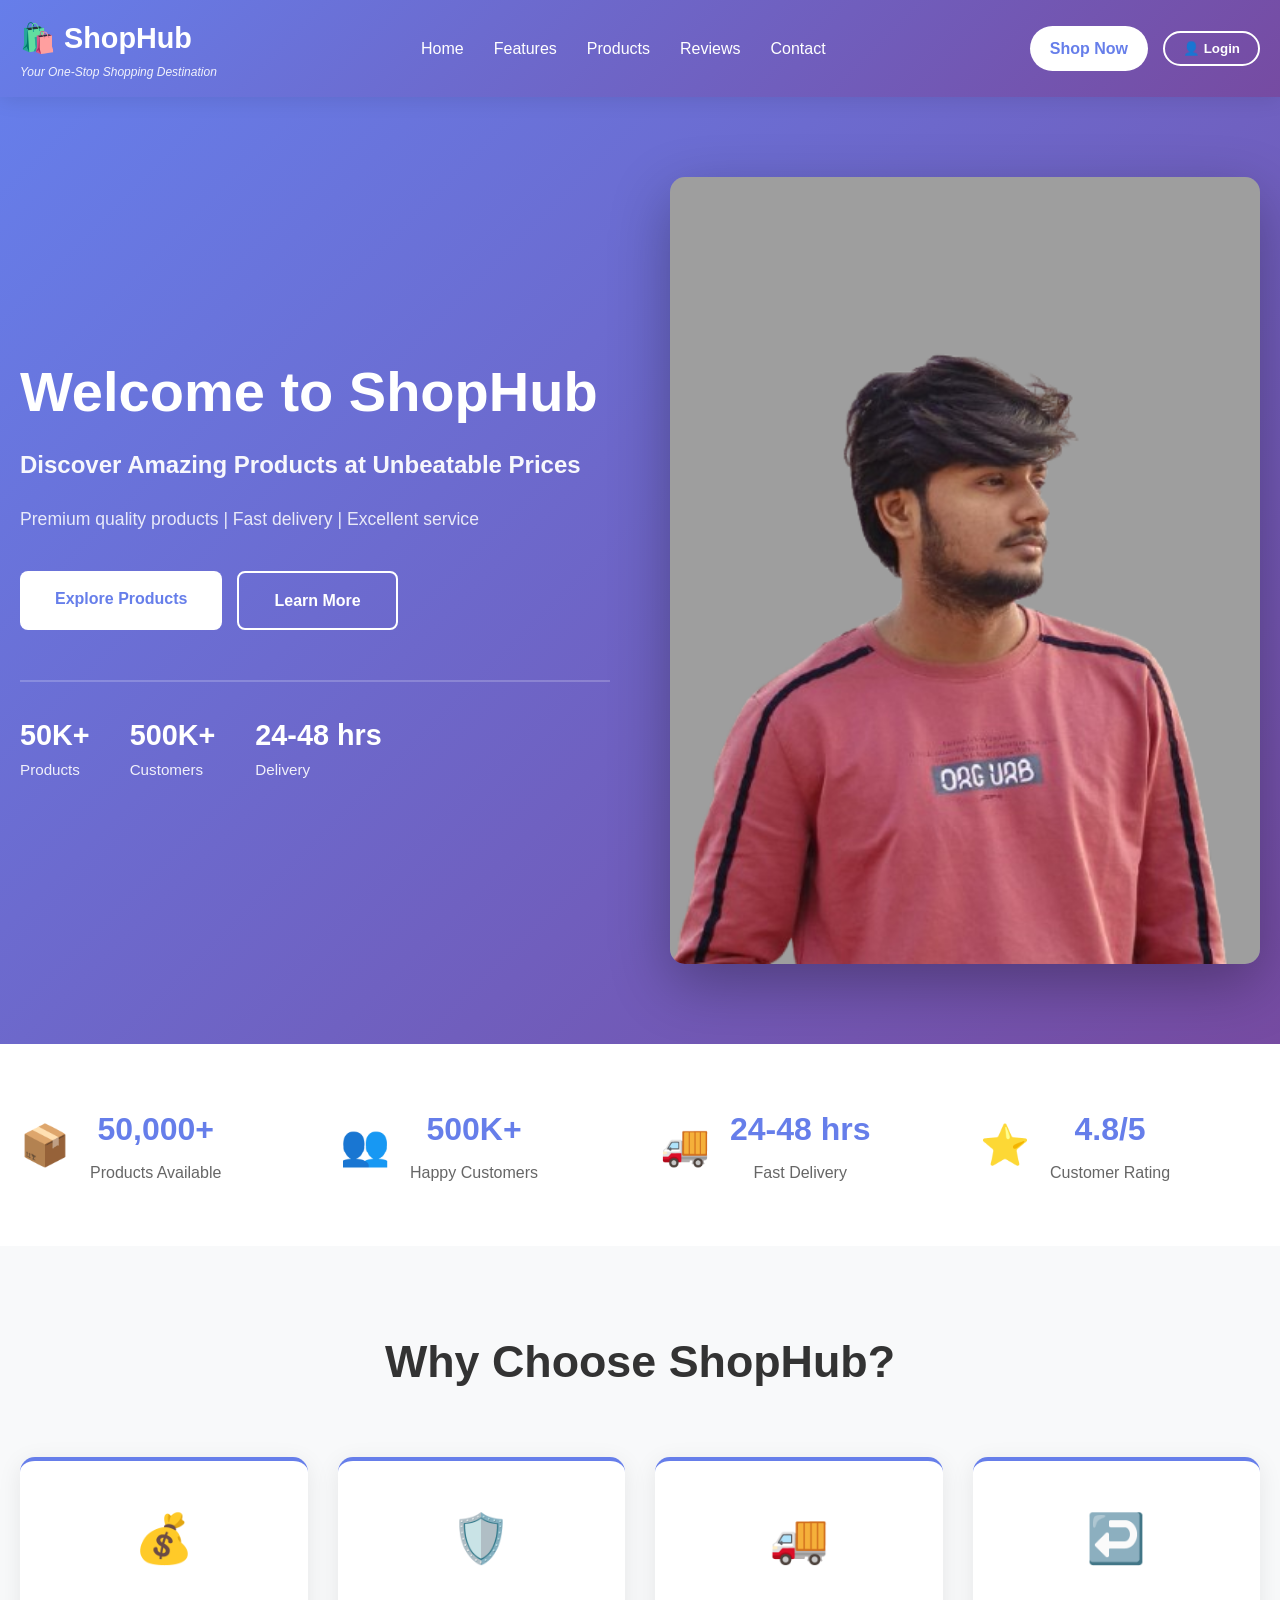
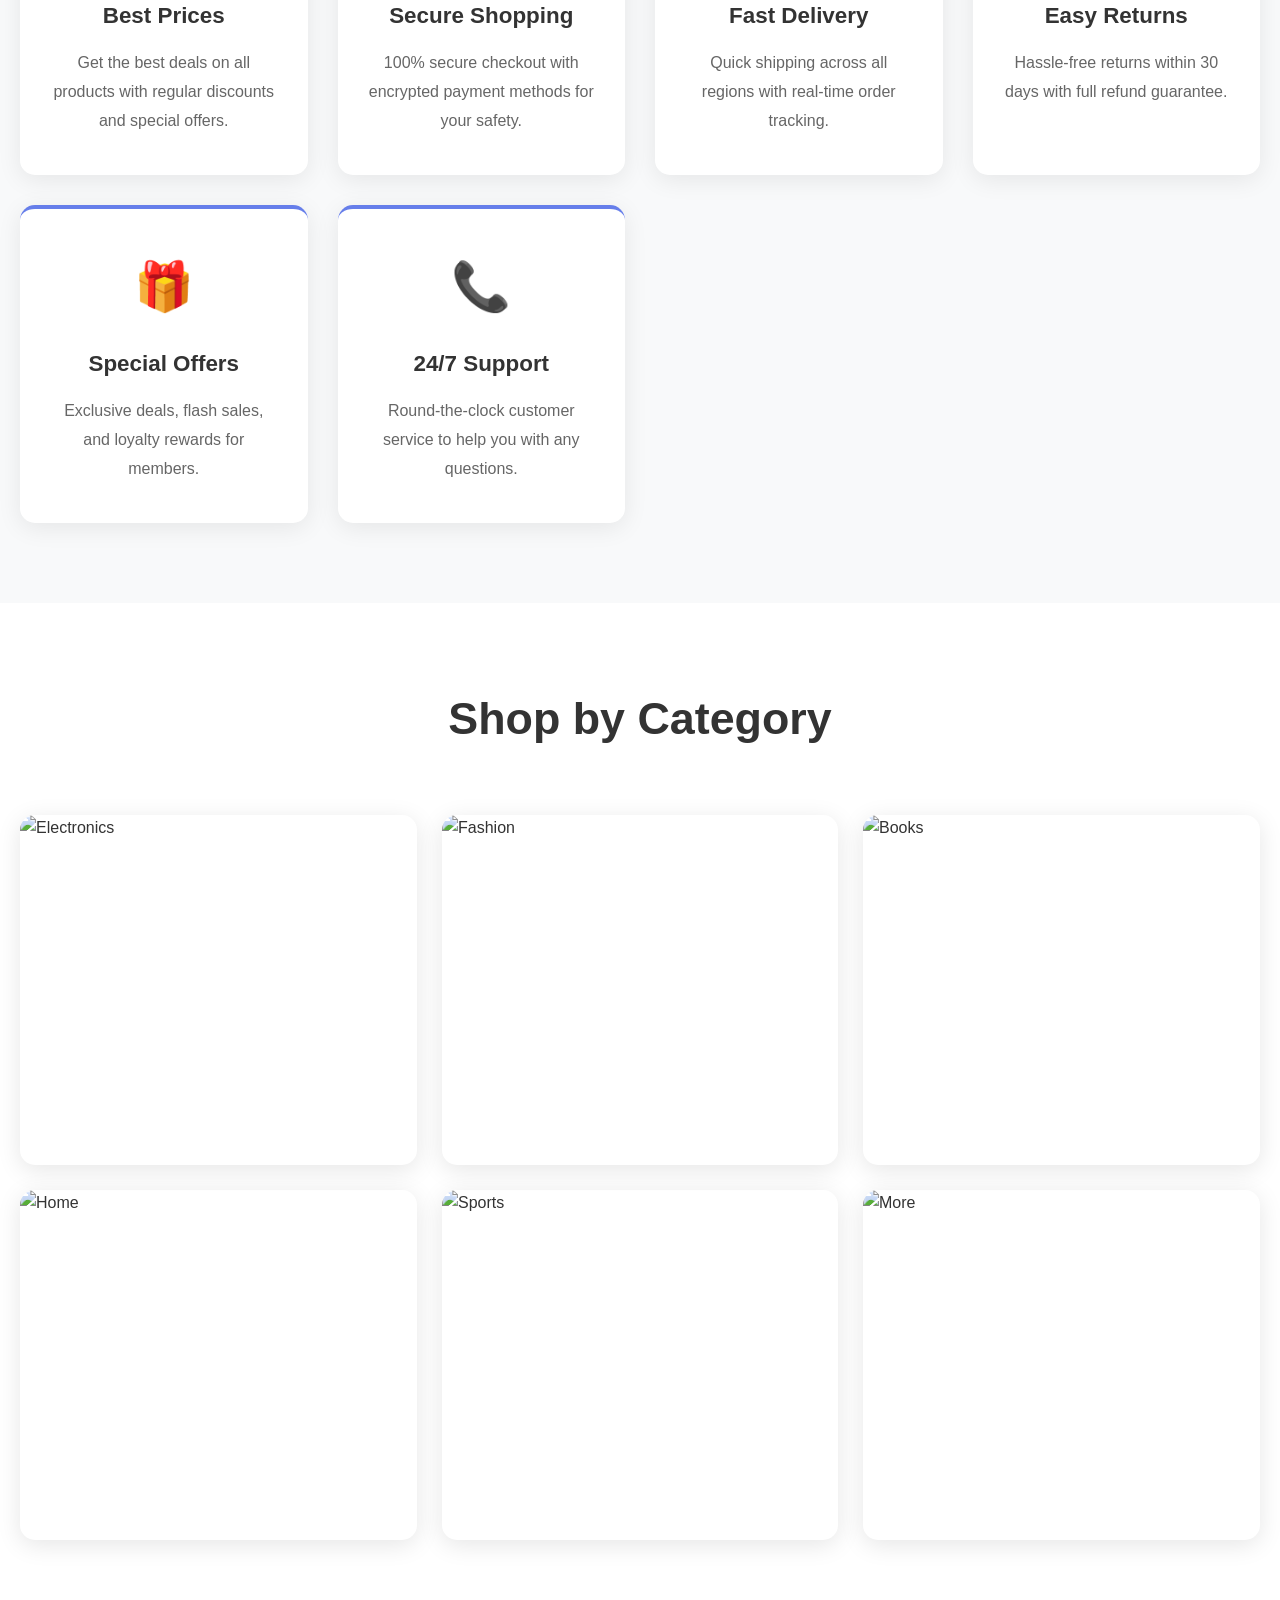
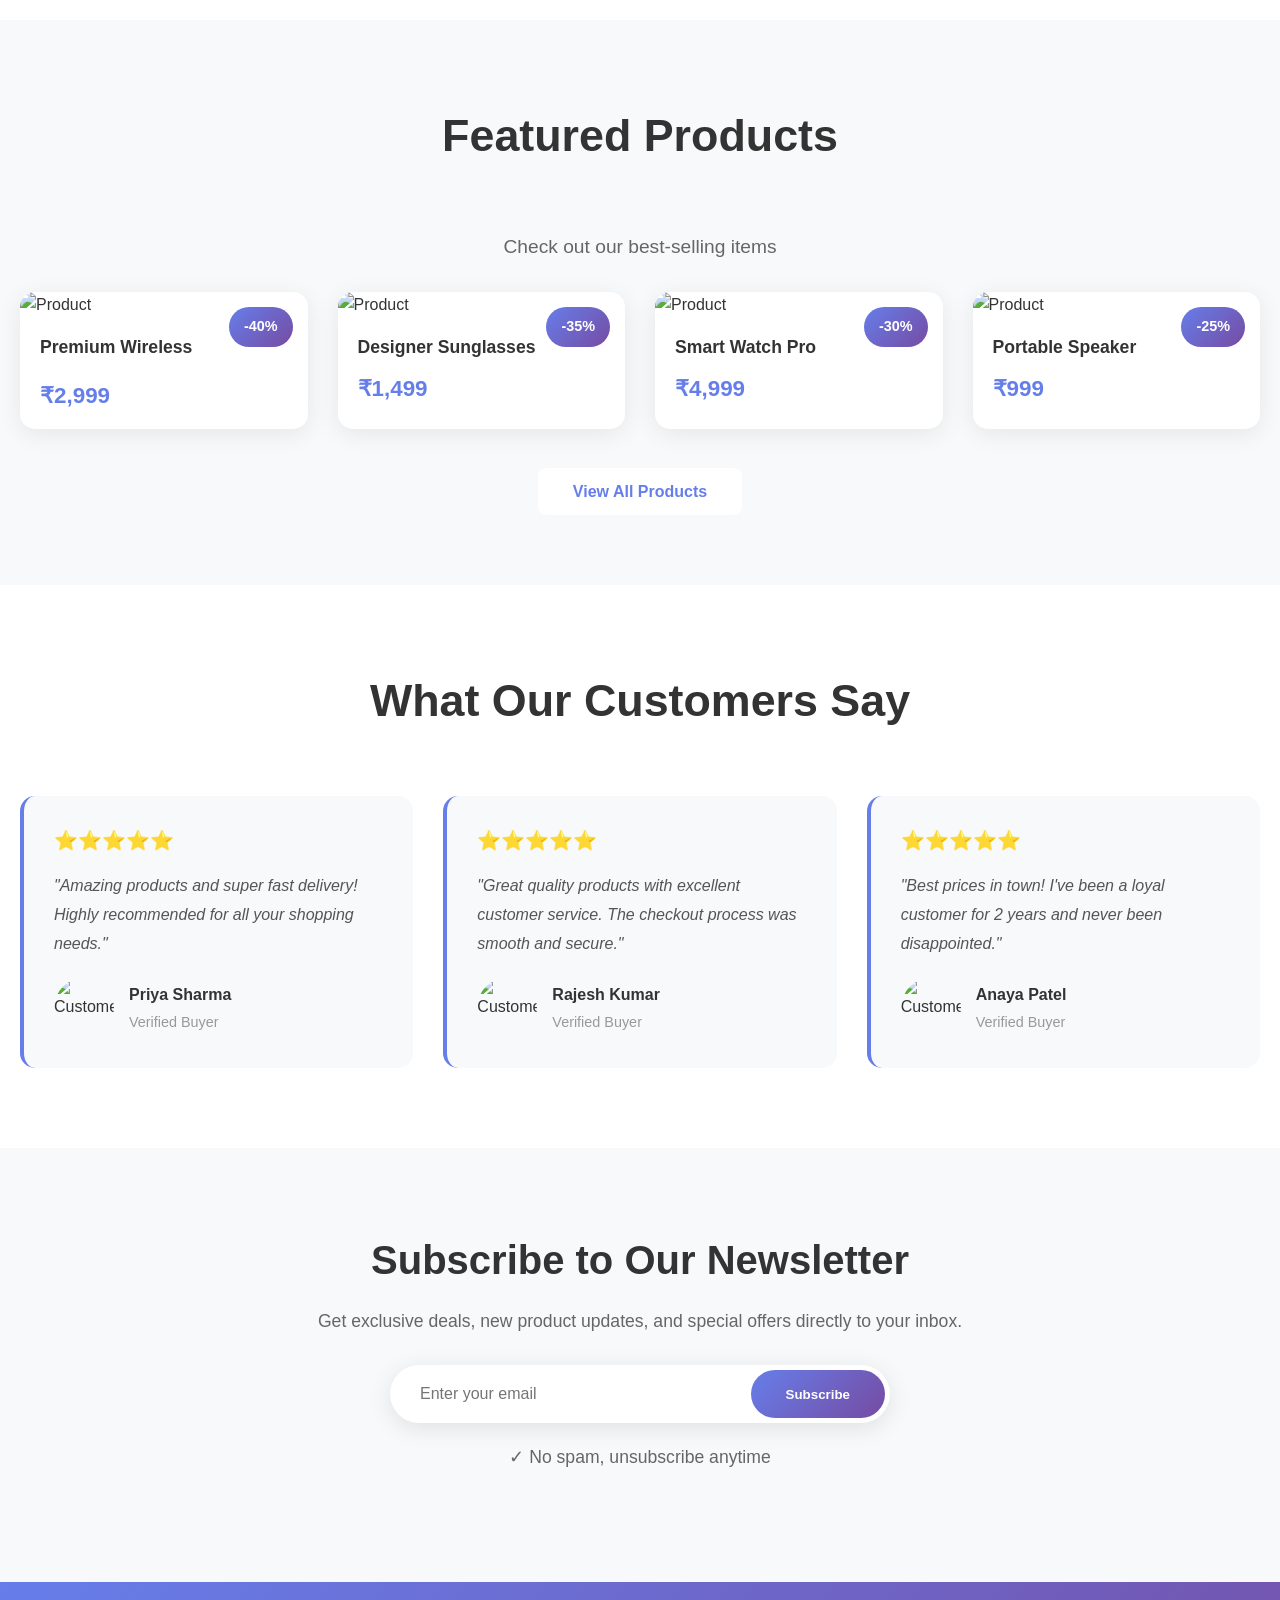
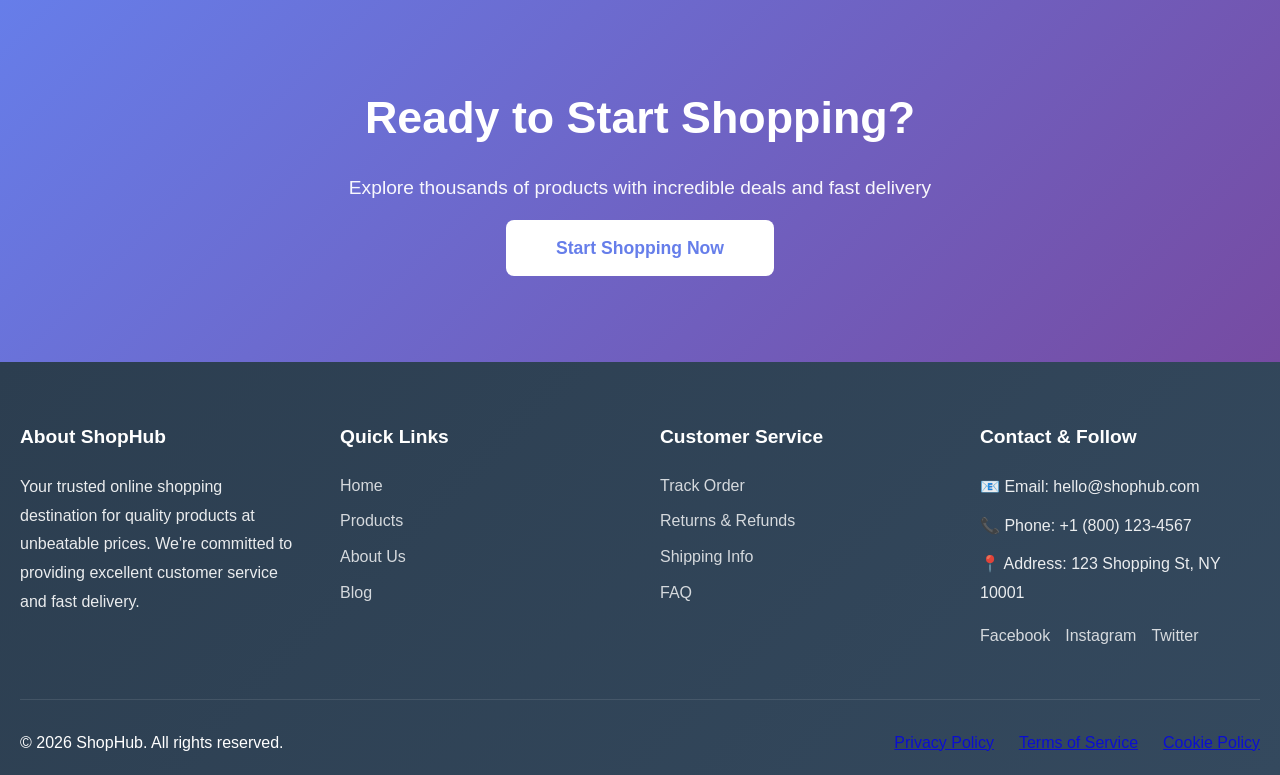
==== index.html @ 93029cb5 "new ecommerce web" ====
<!DOCTYPE html>
<html lang="en">
<head>
    <meta charset="UTF-8">
    <meta name="viewport" content="width=device-width, initial-scale=1.0">
    <title>ShopHub - Your One-Stop Shopping Destination</title>
    <link rel="stylesheet" href="css/index.css">
</head>
<body>
    <!-- Header Section -->
    <header class="header">
        <div class="header-container">
            <div class="logo">
                <h1>🛍️ ShopHub</h1>
                <p class="tagline">Your One-Stop Shopping Destination</p>
            </div>
            <nav class="nav-menu">
                <a href="#home" class="nav-link">Home</a>
                <a href="#features" class="nav-link">Features</a>
                <a href="#products" class="nav-link">Products</a>
                <a href="#testimonials" class="nav-link">Reviews</a>
                <a href="#contact" class="nav-link">Contact</a>
            </nav>
            <div class="header-actions">
                <a href="products.html" class="btn-shop-now">Shop Now</a>
                <button class="login-btn">👤 Login</button>
            </div>
            <div class="hamburger">
                <span></span>
                <span></span>
                <span></span>
            </div>
        </div>
    </header>

    <!-- Hero Section -->
    <section class="hero" id="home">
        <div class="hero-content">
            <h2 class="hero-title">Welcome to ShopHub</h2>
            <p class="hero-subtitle">Discover Amazing Products at Unbeatable Prices</p>
            <p class="hero-description">Premium quality products | Fast delivery | Excellent service</p>
            <div class="hero-buttons">
                <a href="products.html" class="btn-primary">Explore Products</a>
                <a href="#features" class="btn-secondary">Learn More</a>
            </div>
            <div class="hero-stats">
                <div class="hero-stat">
                    <strong>50K+</strong>
                    <span>Products</span>
                </div>
                <div class="hero-stat">
                    <strong>500K+</strong>
                    <span>Customers</span>
                </div>
                <div class="hero-stat">
                    <strong>24-48 hrs</strong>
                    <span>Delivery</span>
                </div>
            </div>
        </div>
        <div class="hero-image">
             <img src="/images/rajnish.png" alt="Shopping Experience"> 
        </div>
    </section>

    <!-- Trust Indicators Section -->
    <section class="trust-indicators">
        <div class="indicator">
            <div class="indicator-icon">📦</div>
            <div class="indicator-content">
                <h3>50,000+</h3>
                <p>Products Available</p>
            </div>
        </div>
        <div class="indicator">
            <div class="indicator-icon">👥</div>
            <div class="indicator-content">
                <h3>500K+</h3>
                <p>Happy Customers</p>
            </div>
        </div>
        <div class="indicator">
            <div class="indicator-icon">🚚</div>
            <div class="indicator-content">
                <h3>24-48 hrs</h3>
                <p>Fast Delivery</p>
            </div>
        </div>
        <div class="indicator">
            <div class="indicator-icon">⭐</div>
            <div class="indicator-content">
                <h3>4.8/5</h3>
                <p>Customer Rating</p>
            </div>
        </div>
    </section>

    <!-- Features Section -->
    <section class="features" id="features">
        <h2 class="section-title">Why Choose ShopHub?</h2>
        <div class="features-grid">
            <div class="feature-card">
                <div class="feature-icon">💰</div>
                <h3>Best Prices</h3>
                <p>Get the best deals on all products with regular discounts and special offers.</p>
            </div>
            <div class="feature-card">
                <div class="feature-icon">🛡️</div>
                <h3>Secure Shopping</h3>
                <p>100% secure checkout with encrypted payment methods for your safety.</p>
            </div>
            <div class="feature-card">
                <div class="feature-icon">🚚</div>
                <h3>Fast Delivery</h3>
                <p>Quick shipping across all regions with real-time order tracking.</p>
            </div>
            <div class="feature-card">
                <div class="feature-icon">↩️</div>
                <h3>Easy Returns</h3>
                <p>Hassle-free returns within 30 days with full refund guarantee.</p>
            </div>
            <div class="feature-card">
                <div class="feature-icon">🎁</div>
                <h3>Special Offers</h3>
                <p>Exclusive deals, flash sales, and loyalty rewards for members.</p>
            </div>
            <div class="feature-card">
                <div class="feature-icon">📞</div>
                <h3>24/7 Support</h3>
                <p>Round-the-clock customer service to help you with any questions.</p>
            </div>
        </div>
    </section>

    <!-- Categories Section -->
    <section class="categories" id="categories">
        <h2 class="section-title">Shop by Category</h2>
        <div class="categories-grid">
            <div class="category-card">
                <img src="https://images.unsplash.com/photo-1505740420928-5e560c06d30e?w=400&h=300&fit=crop" alt="Electronics">
                <div class="category-overlay">
                    <h3>Electronics</h3>
                    <p>Latest gadgets & devices</p>
                    <a href="products.html" class="btn-explore">Explore →</a>
                </div>
            </div>
            <div class="category-card">
                <img src="https://images.unsplash.com/photo-1495521821757-a1efb6729352?w=400&h=300&fit=crop" alt="Fashion">
                <div class="category-overlay">
                    <h3>Fashion</h3>
                    <p>Trendy clothes & accessories</p>
                    <a href="products.html" class="btn-explore">Explore →</a>
                </div>
            </div>
            <div class="category-card">
                <img src="https://images.unsplash.com/photo-1507842217343-583f7270bfba?w=400&h=300&fit=crop" alt="Books">
                <div class="category-overlay">
                    <h3>Books</h3>
                    <p>Best selling titles</p>
                    <a href="products.html" class="btn-explore">Explore →</a>
                </div>
            </div>
            <div class="category-card">
                <img src="https://images.unsplash.com/photo-1556909114-f6e7ad7d3136?w=400&h=300&fit=crop" alt="Home">
                <div class="category-overlay">
                    <h3>Home & Living</h3>
                    <p>Elegant home décor</p>
                    <a href="products.html" class="btn-explore">Explore →</a>
                </div>
            </div>
            <div class="category-card">
                <img src="https://images.unsplash.com/photo-1461896836934-ffe607ba8211?w=400&h=300&fit=crop" alt="Sports">
                <div class="category-overlay">
                    <h3>Sports</h3>
                    <p>Athletic gear & equipment</p>
                    <a href="products.html" class="btn-explore">Explore →</a>
                </div>
            </div>
            <div class="category-card">
                <img src="https://images.unsplash.com/photo-1542291026-7eec264c27ff?w=400&h=300&fit=crop" alt="More">
                <div class="category-overlay">
                    <h3>More Categories</h3>
                    <p>Explore all products</p>
                    <a href="products.html" class="btn-explore">Shop All →</a>
                </div>
            </div>
        </div>
    </section>

    <!-- Featured Products Section -->
    <section class="featured-products" id="products">
        <h2 class="section-title">Featured Products</h2>
        <p class="section-subtitle">Check out our best-selling items</p>
        <div class="products-showcase">
            <a href="products.html" class="showcase-card">
                <img src="https://images.unsplash.com/photo-1523275335684-37898b6baf30?w=300&h=300&fit=crop" alt="Product">
                <h3>Premium Wireless Headphones</h3>
                <div class="price-tag">₹2,999</div>
                <span class="discount-badge">-40%</span>
            </a>
            <a href="products.html" class="showcase-card">
                <img src="https://images.unsplash.com/photo-1572635196237-14b3f281503f?w=300&h=300&fit=crop" alt="Product">
                <h3>Designer Sunglasses</h3>
                <div class="price-tag">₹1,499</div>
                <span class="discount-badge">-35%</span>
            </a>
            <a href="products.html" class="showcase-card">
                <img src="https://images.unsplash.com/photo-1491553895911-0055eca6402d?w=300&h=300&fit=crop" alt="Product">
                <h3>Smart Watch Pro</h3>
                <div class="price-tag">₹4,999</div>
                <span class="discount-badge">-30%</span>
            </a>
            <a href="products.html" class="showcase-card">
                <img src="https://images.unsplash.com/photo-1505740420928-5e560c06d30e?w=300&h=300&fit=crop" alt="Product">
                <h3>Portable Speaker</h3>
                <div class="price-tag">₹999</div>
                <span class="discount-badge">-25%</span>
            </a>
        </div>
        <div class="view-all">
            <a href="products.html" class="btn-primary">View All Products</a>
        </div>
    </section>

    <!-- Testimonials Section -->
    <section class="testimonials" id="testimonials">
        <h2 class="section-title">What Our Customers Say</h2>
        <div class="testimonials-grid">
            <div class="testimonial-card">
                <div class="stars">⭐⭐⭐⭐⭐</div>
                <p class="testimonial-text">"Amazing products and super fast delivery! Highly recommended for all your shopping needs."</p>
                <div class="testimonial-author">
                    <img src="https://images.unsplash.com/photo-1494790108377-be9c29b29330?w=60&h=60&fit=crop" alt="Customer">
                    <div>
                        <h4>Priya Sharma</h4>
                        <p>Verified Buyer</p>
                    </div>
                </div>
            </div>
            <div class="testimonial-card">
                <div class="stars">⭐⭐⭐⭐⭐</div>
                <p class="testimonial-text">"Great quality products with excellent customer service. The checkout process was smooth and secure."</p>
                <div class="testimonial-author">
                    <img src="https://images.unsplash.com/photo-1507003211169-0a1dd7228f2d?w=60&h=60&fit=crop" alt="Customer">
                    <div>
                        <h4>Rajesh Kumar</h4>
                        <p>Verified Buyer</p>
                    </div>
                </div>
            </div>
            <div class="testimonial-card">
                <div class="stars">⭐⭐⭐⭐⭐</div>
                <p class="testimonial-text">"Best prices in town! I've been a loyal customer for 2 years and never been disappointed."</p>
                <div class="testimonial-author">
                    <img src="https://images.unsplash.com/photo-1438761681033-6461ffad8d80?w=60&h=60&fit=crop" alt="Customer">
                    <div>
                        <h4>Anaya Patel</h4>
                        <p>Verified Buyer</p>
                    </div>
                </div>
            </div>
        </div>
    </section>

    <!-- Newsletter Section -->
    <section class="newsletter">
        <div class="newsletter-content">
            <h2>Subscribe to Our Newsletter</h2>
            <p>Get exclusive deals, new product updates, and special offers directly to your inbox.</p>
            <form class="newsletter-form" id="newsletterForm">
                <input type="email" placeholder="Enter your email" required>
                <button type="submit" class="btn-subscribe">Subscribe</button>
            </form>
            <p class="newsletter-note">✓ No spam, unsubscribe anytime</p>
        </div>
    </section>

    <!-- CTA Section -->
    <section class="cta-section" id="contact">
        <div class="cta-content">
            <h2>Ready to Start Shopping?</h2>
            <p>Explore thousands of products with incredible deals and fast delivery</p>
            <a href="products.html" class="btn-primary btn-large">Start Shopping Now</a>
        </div>
    </section>

    <!-- Footer Section -->
    <footer class="footer">
        <div class="footer-container">
            <div class="footer-section">
                <h3>About ShopHub</h3>
                <p>Your trusted online shopping destination for quality products at unbeatable prices. We're committed to providing excellent customer service and fast delivery.</p>
            </div>
            <div class="footer-section">
                <h3>Quick Links</h3>
                <ul>
                    <li><a href="#home">Home</a></li>
                    <li><a href="products.html">Products</a></li>
                    <li><a href="#">About Us</a></li>
                    <li><a href="#">Blog</a></li>
                </ul>
            </div>
            <div class="footer-section">
                <h3>Customer Service</h3>
                <ul>
                    <li><a href="#">Track Order</a></li>
                    <li><a href="#">Returns & Refunds</a></li>
                    <li><a href="#">Shipping Info</a></li>
                    <li><a href="#">FAQ</a></li>
                </ul>
            </div>
            <div class="footer-section">
                <h3>Contact & Follow</h3>
                <p>📧 Email: hello@shophub.com</p>
                <p>📞 Phone: +1 (800) 123-4567</p>
                <p>📍 Address: 123 Shopping St, NY 10001</p>
                <div class="social-links">
                    <a href="#">Facebook</a>
                    <a href="#">Instagram</a>
                    <a href="#">Twitter</a>
                </div>
            </div>
        </div>
        <div class="footer-bottom">
            <p>&copy; 2026 ShopHub. All rights reserved.</p>
            <div class="footer-links">
                <a href="#">Privacy Policy</a>
                <a href="#">Terms of Service</a>
                <a href="#">Cookie Policy</a>
            </div>
        </div>
    </footer>

    <script src="js/index.js"></script>
</body>
</html>
---- css/index.css ----
* {
    margin: 0;
    padding: 0;
    box-sizing: border-box;
}

html {
    scroll-behavior: smooth;
}

body {
    font-family: 'Segoe UI', Tahoma, Geneva, Verdana, sans-serif;
    background-color: #f8f9fa;
    color: #333;
    line-height: 1.6;
}

/* ===== Header Styles ===== */
.header {
    background: linear-gradient(135deg, #667eea 0%, #764ba2 100%);
    color: white;
    padding: 15px 0;
    position: sticky;
    top: 0;
    z-index: 100;
    box-shadow: 0 2px 20px rgba(0, 0, 0, 0.1);
}

.header-container {
    max-width: 1400px;
    margin: 0 auto;
    padding: 0 20px;
    display: flex;
    justify-content: space-between;
    align-items: center;
    gap: 30px;
}

.logo {
    display: flex;
    flex-direction: column;
    white-space: nowrap;
}

.logo h1 {
    font-size: 1.8em;
    margin-bottom: 2px;
}

.tagline {
    font-size: 0.75em;
    opacity: 0.9;
    font-style: italic;
}

.nav-menu {
    display: flex;
    gap: 30px;
    flex: 1;
    justify-content: center;
}

.nav-link {
    color: white;
    text-decoration: none;
    font-weight: 500;
    transition: opacity 0.3s ease;
    position: relative;
}

.nav-link:hover {
    opacity: 0.8;
}

.nav-link::after {
    content: '';
    position: absolute;
    bottom: -5px;
    left: 0;
    width: 0;
    height: 2px;
    background: white;
    transition: width 0.3s ease;
}

.nav-link:hover::after {
    width: 100%;
}

.header-actions {
    display: flex;
    gap: 15px;
    align-items: center;
}

.btn-shop-now {
    background: white;
    color: #667eea;
    border: none;
    padding: 10px 20px;
    border-radius: 25px;
    font-weight: 600;
    cursor: pointer;
    text-decoration: none;
    transition: all 0.3s ease;
}

.btn-shop-now:hover {
    transform: translateY(-2px);
    box-shadow: 0 5px 20px rgba(0, 0, 0, 0.2);
}

.login-btn {
    background: transparent;
    color: white;
    border: 2px solid white;
    padding: 8px 18px;
    border-radius: 25px;
    font-weight: 600;
    cursor: pointer;
    transition: all 0.3s ease;
}

.login-btn:hover {
    background: white;
    color: #667eea;
}

.hamburger {
    display: none;
    flex-direction: column;
    cursor: pointer;
    gap: 5px;
}

.hamburger span {
    width: 25px;
    height: 3px;
    background: white;
    border-radius: 2px;
    transition: all 0.3s ease;
}

.hamburger.active span:nth-child(1) {
    transform: rotate(45deg) translate(10px, 10px);
}

.hamburger.active span:nth-child(2) {
    opacity: 0;
}

.hamburger.active span:nth-child(3) {
    transform: rotate(-45deg) translate(7px, -7px);
}

/* ===== Hero Section ===== */
.hero {
    background: linear-gradient(135deg, #667eea 0%, #764ba2 100%);
    color: white;
    padding: 80px 20px;
    display: grid;
    grid-template-columns: 1fr 1fr;
    gap: 60px;
    align-items: center;
    min-height: 600px;
    max-width: 1400px;
    margin: 0 auto;
}

.hero-content {
    display: flex;
    flex-direction: column;
    gap: 20px;
}

.hero-title {
    font-size: 3.5em;
    line-height: 1.2;
    font-weight: 800;
}

.hero-subtitle {
    font-size: 1.5em;
    opacity: 0.95;
    font-weight: 600;
}

.hero-description {
    font-size: 1.1em;
    opacity: 0.85;
    line-height: 1.8;
}

.hero-buttons {
    display: flex;
    gap: 15px;
    margin-top: 15px;
}

.btn-primary,
.btn-secondary {
    padding: 15px 35px;
    border-radius: 8px;
    font-weight: 600;
    text-decoration: none;
    transition: all 0.3s ease;
    border: none;
    cursor: pointer;
    font-size: 1em;
}

.btn-primary {
    background: white;
    color: #667eea;
}

.btn-primary:hover {
    transform: translateY(-3px);
    box-shadow: 0 10px 30px rgba(0, 0, 0, 0.25);
}

.btn-secondary {
    background: transparent;
    color: white;
    border: 2px solid white;
}

.btn-secondary:hover {
    background: rgba(255, 255, 255, 0.1);
    transform: translateY(-3px);
}

.hero-stats {
    display: flex;
    gap: 40px;
    margin-top: 30px;
    padding-top: 30px;
    border-top: 2px solid rgba(255, 255, 255, 0.2);
}

.hero-stat {
    display: flex;
    flex-direction: column;
}

.hero-stat strong {
    font-size: 1.8em;
}

.hero-stat span {
    opacity: 0.9;
    font-size: 0.95em;
}

.hero-image {
    display: flex;
    align-items: center;
    justify-content: center;
}

.hero-image img {
    width: 100%;
    max-width: 600px;
    border-radius: 15px;
    box-shadow: 0 20px 60px rgba(0, 0, 0, 0.3);
    animation: float 3s ease-in-out infinite;
}

@keyframes float {
    0%, 100% {
        transform: translateY(0px);
    }
    50% {
        transform: translateY(-20px);
    }
}

/* ===== Trust Indicators ===== */
.trust-indicators {
    background: white;
    padding: 60px 20px;
    max-width: 1400px;
    margin: 0 auto;
    display: grid;
    grid-template-columns: repeat(auto-fit, minmax(250px, 1fr));
    gap: 40px;
    text-align: center;
}

.indicator {
    display: flex;
    align-items: center;
    gap: 20px;
}

.indicator-icon {
    font-size: 2.5em;
}

.indicator-content h3 {
    color: #667eea;
    font-size: 2em;
    margin-bottom: 5px;
}

.indicator-content p {
    color: #666;
}

/* ===== Features Section ===== */
.features {
    padding: 80px 20px;
    background: #f8f9fa;
    max-width: 1400px;
    margin: 0 auto;
}

.section-title {
    text-align: center;
    font-size: 2.8em;
    margin-bottom: 60px;
    color: #333;
}

.section-subtitle {
    text-align: center;
    font-size: 1.2em;
    color: #666;
    margin-bottom: 30px;
}

.features-grid {
    display: grid;
    grid-template-columns: repeat(auto-fit, minmax(280px, 1fr));
    gap: 30px;
}

.feature-card {
    background: white;
    padding: 40px 30px;
    border-radius: 15px;
    text-align: center;
    box-shadow: 0 5px 25px rgba(0, 0, 0, 0.08);
    transition: all 0.3s ease;
    border-top: 4px solid #667eea;
}

.feature-card:hover {
    transform: translateY(-10px);
    box-shadow: 0 15px 40px rgba(102, 126, 234, 0.15);
}

.feature-icon {
    font-size: 3em;
    margin-bottom: 20px;
}

.feature-card h3 {
    font-size: 1.4em;
    margin-bottom: 15px;
    color: #333;
}

.feature-card p {
    color: #666;
    line-height: 1.8;
}

/* ===== Categories Section ===== */
.categories {
    padding: 80px 20px;
    background: white;
    max-width: 1400px;
    margin: 0 auto;
}

.categories-grid {
    display: grid;
    grid-template-columns: repeat(auto-fit, minmax(300px, 1fr));
    gap: 25px;
}

.category-card {
    position: relative;
    height: 350px;
    border-radius: 15px;
    overflow: hidden;
    cursor: pointer;
    box-shadow: 0 5px 25px rgba(0, 0, 0, 0.1);
    transition: all 0.3s ease;
}

.category-card img {
    width: 100%;
    height: 100%;
    object-fit: cover;
    transition: transform 0.4s ease;
}

.category-card:hover img {
    transform: scale(1.1);
}

.category-overlay {
    position: absolute;
    top: 0;
    left: 0;
    width: 100%;
    height: 100%;
    background: rgba(102, 126, 234, 0.85);
    display: flex;
    flex-direction: column;
    justify-content: center;
    align-items: center;
    gap: 15px;
    color: white;
    opacity: 0;
    transition: opacity 0.3s ease;
}

.category-card:hover .category-overlay {
    opacity: 1;
}

.category-overlay h3 {
    font-size: 1.8em;
    font-weight: 700;
}

.category-overlay p {
    font-size: 1.05em;
    opacity: 0.95;
}

.btn-explore {
    background: white;
    color: #667eea;
    padding: 10px 25px;
    border-radius: 25px;
    text-decoration: none;
    font-weight: 600;
    transition: all 0.3s ease;
}

.btn-explore:hover {
    transform: scale(1.05);
    box-shadow: 0 5px 15px rgba(0, 0, 0, 0.2);
}

/* ===== Featured Products Section ===== */
.featured-products {
    padding: 80px 20px;
    background: #f8f9fa;
    max-width: 1400px;
    margin: 0 auto;
}

.products-showcase {
    display: grid;
    grid-template-columns: repeat(auto-fit, minmax(240px, 1fr));
    gap: 30px;
    margin-bottom: 50px;
}

.showcase-card {
    position: relative;
    background: white;
    border-radius: 15px;
    overflow: hidden;
    box-shadow: 0 5px 25px rgba(0, 0, 0, 0.08);
    transition: all 0.3s ease;
    text-decoration: none;
    color: inherit;
}

.showcase-card:hover {
    transform: translateY(-10px);
    box-shadow: 0 15px 40px rgba(102, 126, 234, 0.2);
}

.showcase-card img {
    width: 100%;
    height: 250px;
    object-fit: cover;
    transition: transform 0.3s ease;
}

.showcase-card:hover img {
    transform: scale(1.05);
}

.showcase-card h3 {
    padding: 15px 20px 0;
    font-size: 1.1em;
    color: #333;
    max-height: 50px;
    overflow: hidden;
}

.price-tag {
    padding: 10px 20px 15px;
    font-size: 1.4em;
    font-weight: 700;
    color: #667eea;
}

.discount-badge {
    position: absolute;
    top: 15px;
    right: 15px;
    background: linear-gradient(135deg, #667eea 0%, #764ba2 100%);
    color: white;
    padding: 8px 15px;
    border-radius: 50px;
    font-weight: 600;
    font-size: 0.9em;
}

.view-all {
    text-align: center;
}

/* ===== Testimonials Section ===== */
.testimonials {
    padding: 80px 20px;
    background: white;
    max-width: 1400px;
    margin: 0 auto;
}

.testimonials-grid {
    display: grid;
    grid-template-columns: repeat(auto-fit, minmax(300px, 1fr));
    gap: 30px;
}

.testimonial-card {
    background: #f8f9fa;
    padding: 30px;
    border-radius: 15px;
    border-left: 4px solid #667eea;
    transition: all 0.3s ease;
}

.testimonial-card:hover {
    transform: translateY(-5px);
    box-shadow: 0 10px 30px rgba(102, 126, 234, 0.15);
}

.stars {
    font-size: 1.2em;
    margin-bottom: 15px;
}

.testimonial-text {
    color: #555;
    margin-bottom: 20px;
    line-height: 1.8;
    font-style: italic;
}

.testimonial-author {
    display: flex;
    gap: 15px;
    align-items: center;
}

.testimonial-author img {
    width: 60px;
    height: 60px;
    border-radius: 50%;
    object-fit: cover;
}

.testimonial-author h4 {
    color: #333;
    margin-bottom: 3px;
}

.testimonial-author p {
    color: #999;
    font-size: 0.9em;
}

/* ===== Newsletter Section ===== */
.newsletter {
    background: #f8f9fa;
    padding: 80px 20px;
    max-width: 1400px;
    margin: 0 auto;
    text-align: center;
}

.newsletter-content h2 {
    font-size: 2.5em;
    margin-bottom: 15px;
    color: #333;
}

.newsletter-content > p {
    font-size: 1.1em;
    color: #666;
    margin-bottom: 30px;
}

.newsletter-form {
    display: flex;
    gap: 10px;
    max-width: 500px;
    margin: 0 auto 20px;
    background: white;
    padding: 5px;
    border-radius: 50px;
    box-shadow: 0 5px 25px rgba(0, 0, 0, 0.1);
}

.newsletter-form input {
    flex: 1;
    border: none;
    padding: 15px 25px;
    font-size: 1em;
    background: transparent;
}

.newsletter-form input:focus {
    outline: none;
}

.btn-subscribe {
    background: linear-gradient(135deg, #667eea 0%, #764ba2 100%);
    color: white;
    border: none;
    padding: 15px 35px;
    border-radius: 50px;
    font-weight: 600;
    cursor: pointer;
    transition: all 0.3s ease;
}

.btn-subscribe:hover {
    transform: scale(1.05);
}

.newsletter-note {
    color: #999;
    font-size: 0.9em;
}

/* ===== CTA Section ===== */
.cta-section {
    background: linear-gradient(135deg, #667eea 0%, #764ba2 100%);
    color: white;
    padding: 100px 20px;
    text-align: center;
    max-width: 1400px;
    margin: 0 auto;
}

.cta-content h2 {
    font-size: 2.8em;
    margin-bottom: 20px;
}

.cta-content p {
    font-size: 1.2em;
    margin-bottom: 30px;
    opacity: 0.95;
}

.btn-large {
    padding: 18px 50px;
    font-size: 1.1em;
}

/* ===== Footer ===== */
.footer {
    background: linear-gradient(135deg, #2c3e50 0%, #34495e 100%);
    color: white;
    padding: 60px 20px 20px;
}

.footer-container {
    max-width: 1400px;
    margin: 0 auto;
    display: grid;
    grid-template-columns: repeat(auto-fit, minmax(250px, 1fr));
    gap: 40px;
    margin-bottom: 40px;
}

.footer-section h3 {
    margin-bottom: 20px;
    font-size: 1.2em;
}

.footer-section p {
    opacity: 0.9;
    line-height: 1.8;
    margin-bottom: 10px;
}

.footer-section ul {
    list-style: none;
}

.footer-section a {
    color: white;
    text-decoration: none;
    opacity: 0.8;
    transition: opacity 0.3s ease;
    display: block;
    margin-bottom: 10px;
}

.footer-section a:hover {
    opacity: 1;
}

.social-links {
    display: flex;
    gap: 15px;
    margin-top: 15px;
}

.footer-bottom {
    border-top: 1px solid rgba(255, 255, 255, 0.1);
    padding-top: 30px;
    max-width: 1400px;
    margin: 0 auto;
    display: flex;
    justify-content: space-between;
    align-items: center;
}

.footer-links {
    display: flex;
    gap: 25px;
}

.footer-links a {
    opacity: 0.8;
}

/* ===== Responsive Design ===== */
@media (max-width: 1024px) {
    .hero {
        grid-template-columns: 1fr;
        padding: 60px 20px;
        min-height: auto;
    }

    .hero-title {
        font-size: 2.8em;
    }

    .hero-subtitle {
        font-size: 1.3em;
    }

    .hero-buttons {
        flex-wrap: wrap;
    }
}

@media (max-width: 768px) {
    .header-container {
        gap: 15px;
    }

    .nav-menu {
        display: none;
        position: absolute;
        top: 70px;
        left: 0;
        right: 0;
        flex-direction: column;
        background: #667eea;
        padding: 20px;
        gap: 15px;
        width: 100%;
    }

    .nav-menu.active {
        display: flex;
    }

    .hamburger {
        display: flex;
    }

    .hero {
        padding: 40px 20px;
    }

    .hero-title {
        font-size: 2em;
    }

    .hero-subtitle {
        font-size: 1.1em;
    }

    .hero-stats {
        gap: 20px;
        flex-wrap: wrap;
    }

    .section-title {
        font-size: 2em;
    }

    .features-grid,
    .products-showcase,
    .testimonials-grid {
        grid-template-columns: 1fr;
    }

    .btn-primary {
        width: 100%;
    }

    .newsletter-form {
        flex-direction: column;
        border-radius: 8px;
    }

    .newsletter-form input {
        padding: 12px;
    }

    .btn-subscribe {
        width: 100%;
        border-radius: 8px;
    }

    .footer-bottom {
        flex-direction: column;
        gap: 20px;
        text-align: center;
    }

    .footer-links {
        flex-direction: column;
        gap: 10px;
    }
}

@media (max-width: 480px) {
    .logo h1 {
        font-size: 1.3em;
    }

    .tagline {
        display: none;
    }

    .hero-title {
        font-size: 1.6em;
    }

    .hero-subtitle {
        font-size: 0.95em;
    }

    .hero-buttons {
        flex-direction: column;
    }

    .btn-primary,
    .btn-secondary {
        padding: 12px 25px;
        font-size: 0.95em;
    }

    .section-title {
        font-size: 1.6em;
        margin-bottom: 30px;
    }

    .hero-stats {
        font-size: 0.9em;
    }

    .trust-indicators {
        grid-template-columns: 1fr;
        gap: 20px;
        text-align: left;
    }

    .indicator-icon {
        font-size: 2em;
    }

    .promo-banner {
        margin: 40px auto;
        padding: 40px 20px;
    }

    .promo-content h3 {
        font-size: 1.8em;
    }

    .cta-content h2 {
        font-size: 1.8em;
    }

    .cta-content p {
        font-size: 1em;
    }
}
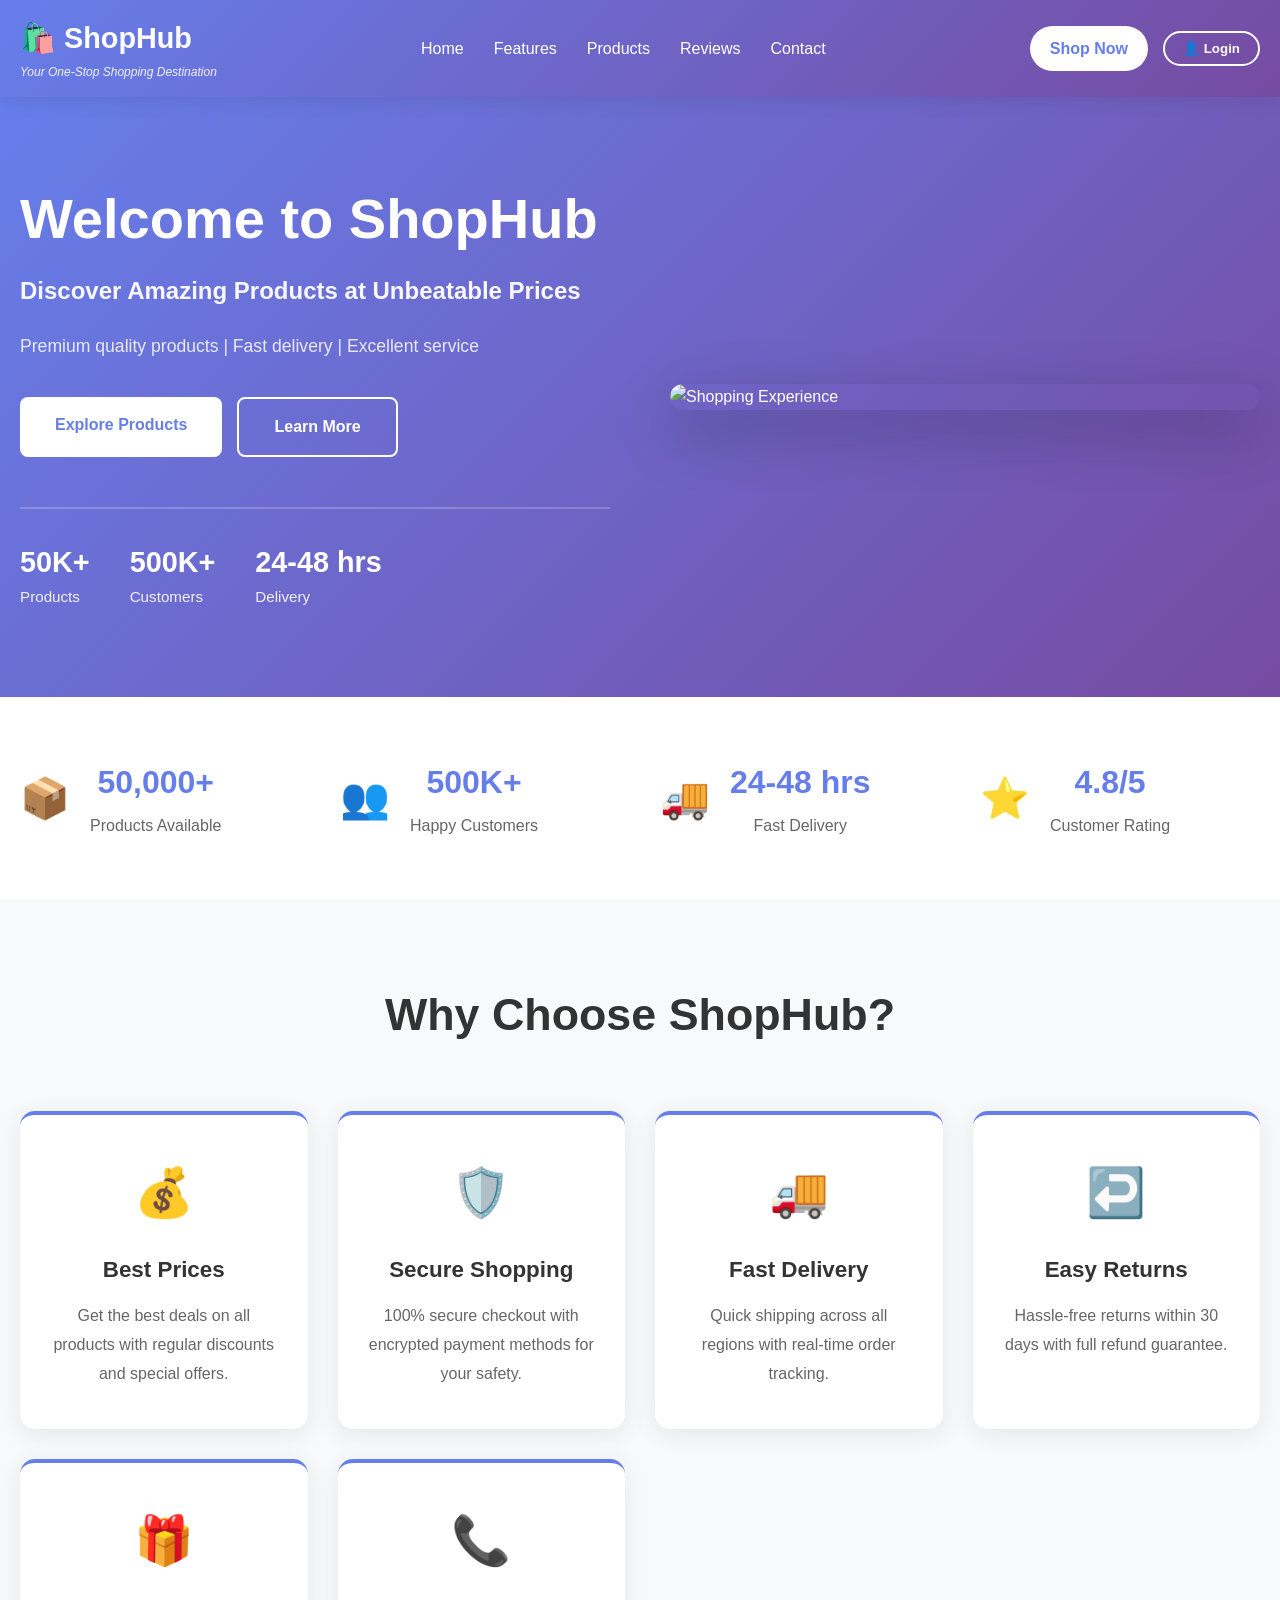
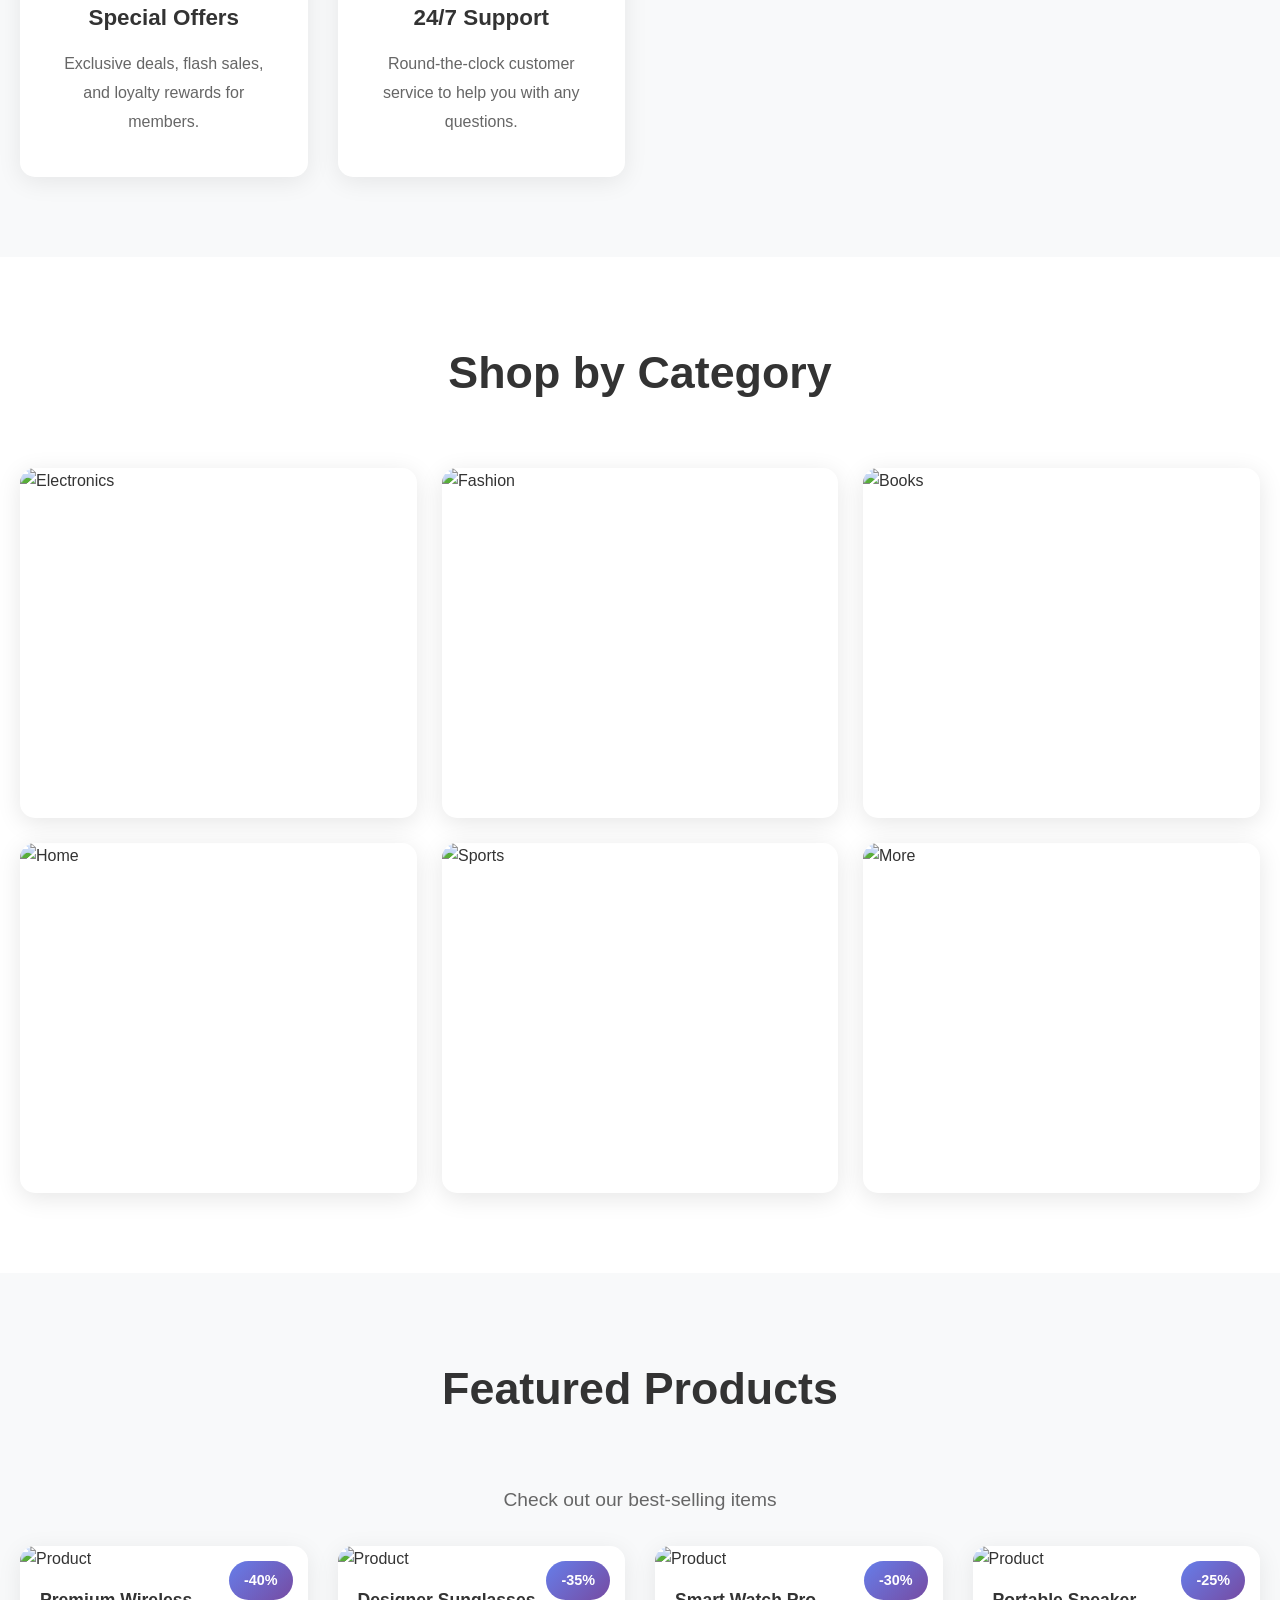
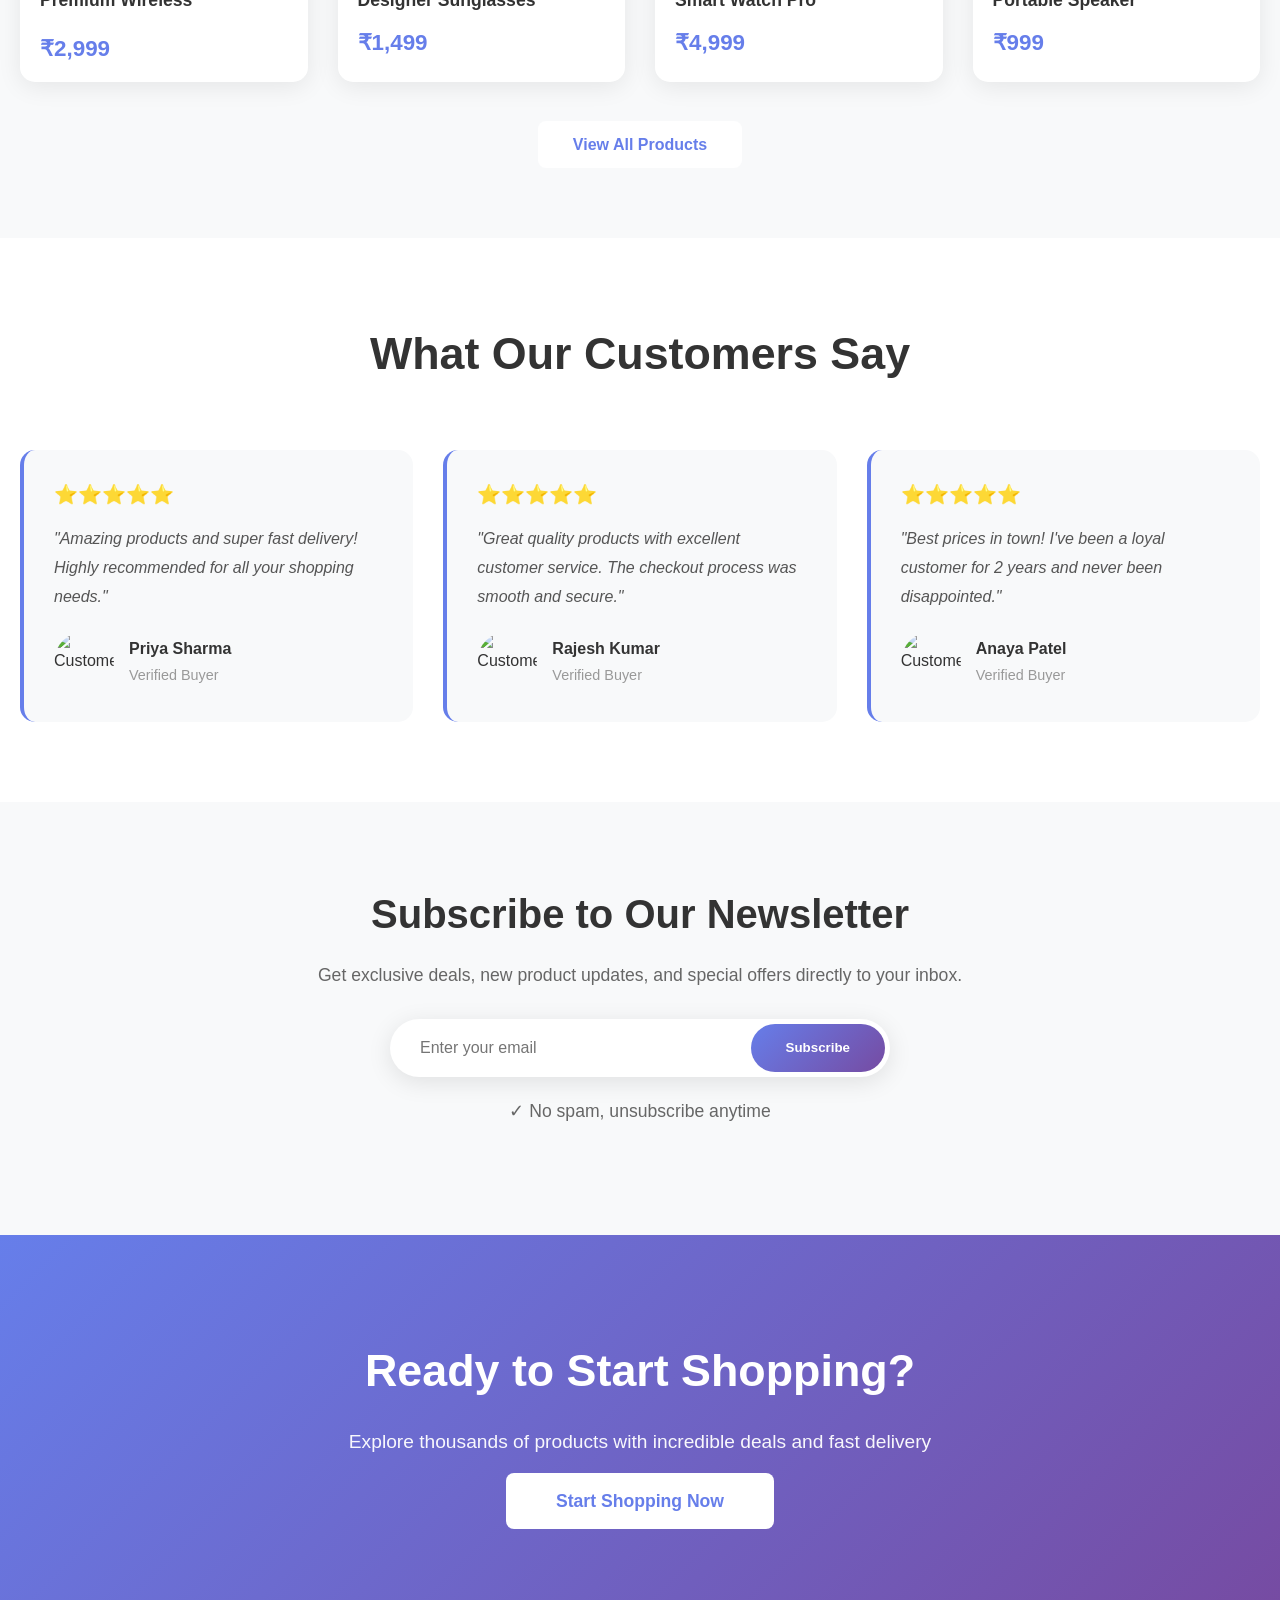
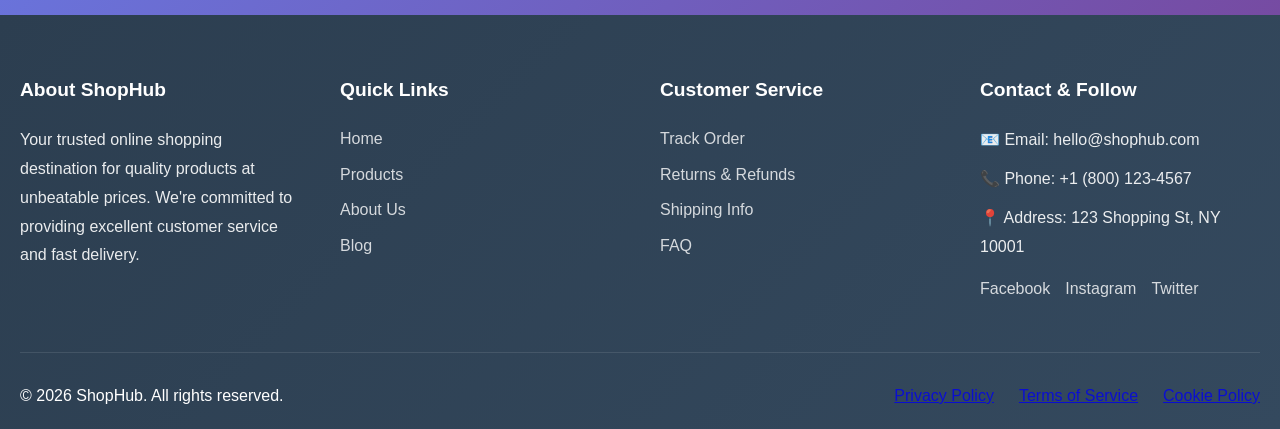
==== commit 8096977e: "update" ====
--- a/index.html
+++ b/index.html
@@ -59,7 +59,7 @@
             </div>
         </div>
         <div class="hero-image">
-             <img src="/images/rajnish.png" alt="Shopping Experience"> 
+             <img src="https://media.istockphoto.com/photos/happy-couple-and-saleswoman-using-touchpad-in-furniture-store-picture-id1125572346?b=1&k=20&m=1125572346&s=170667a&w=0&h=LORzqPyQvff0wqVeC8TFa5LpPbBL7AfD3ZxBM6icaec="alt="Shopping Experience"> 
         </div>
     </section>
 
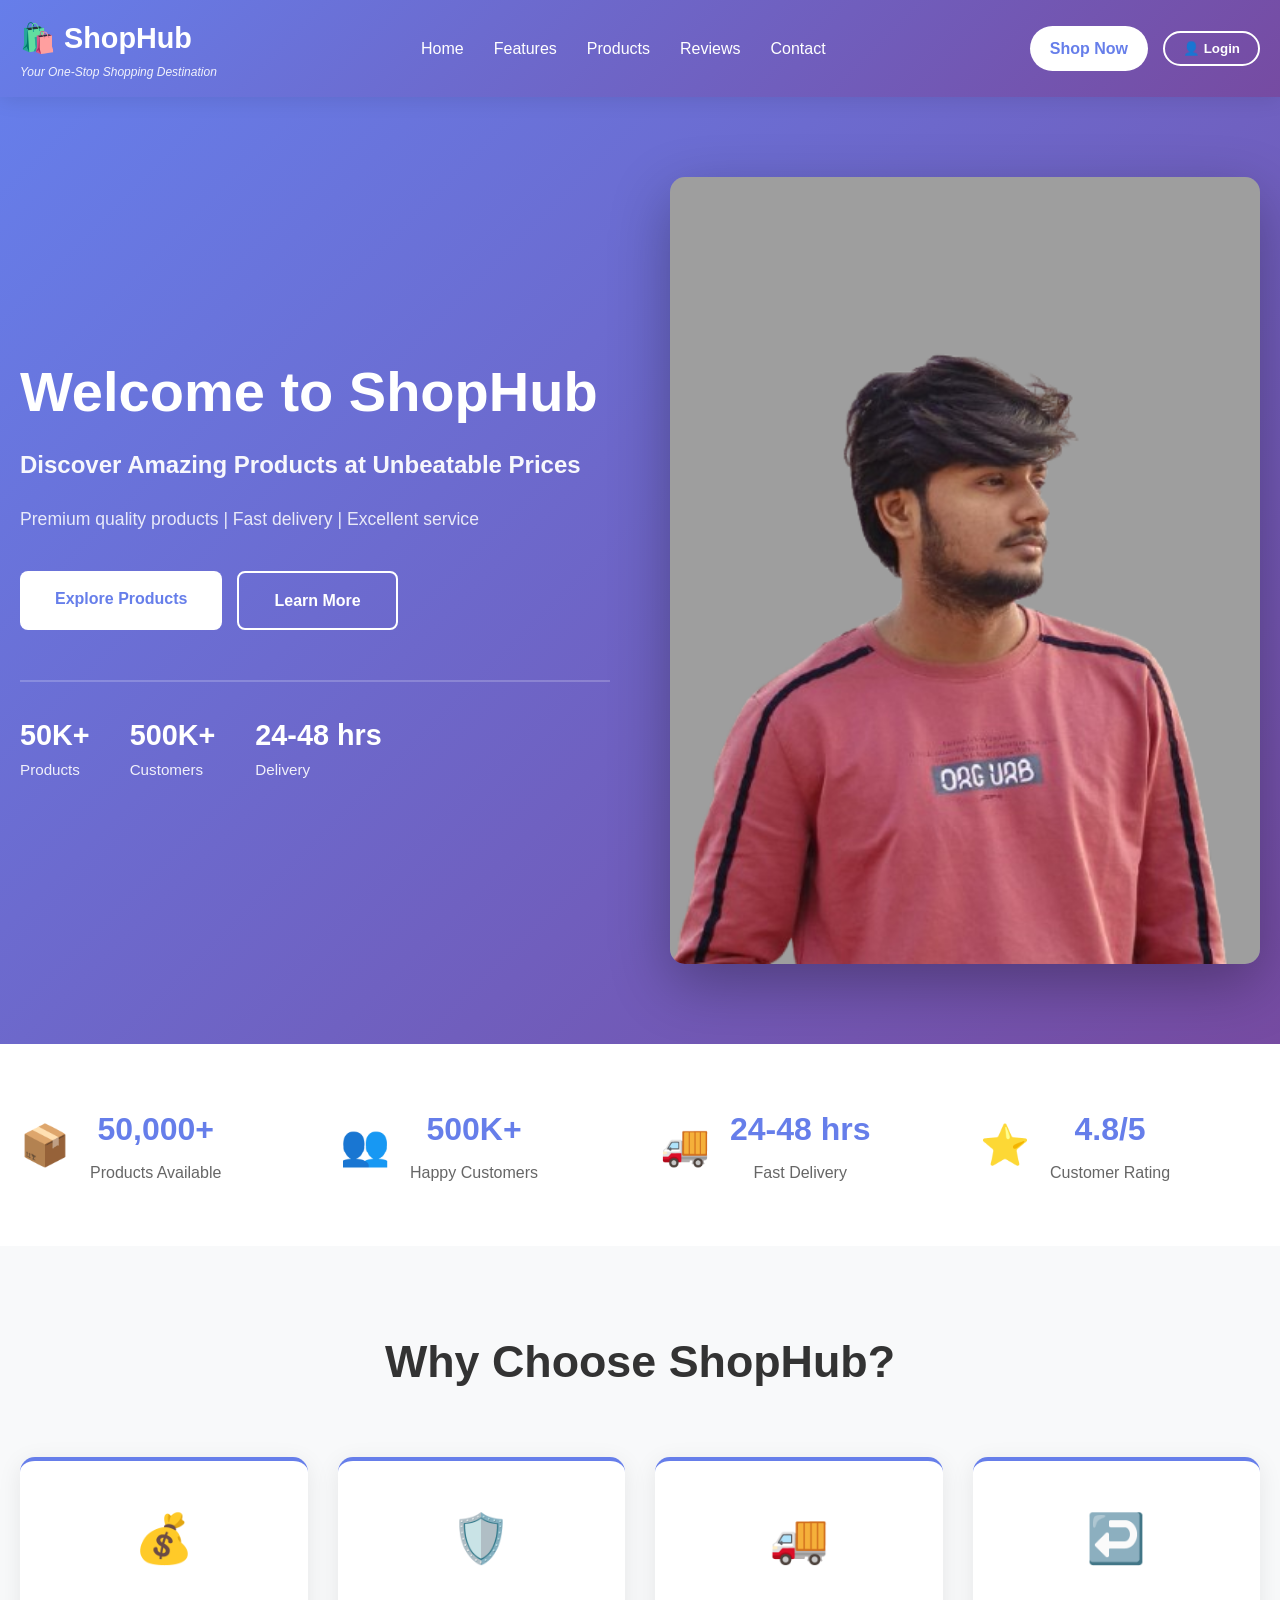
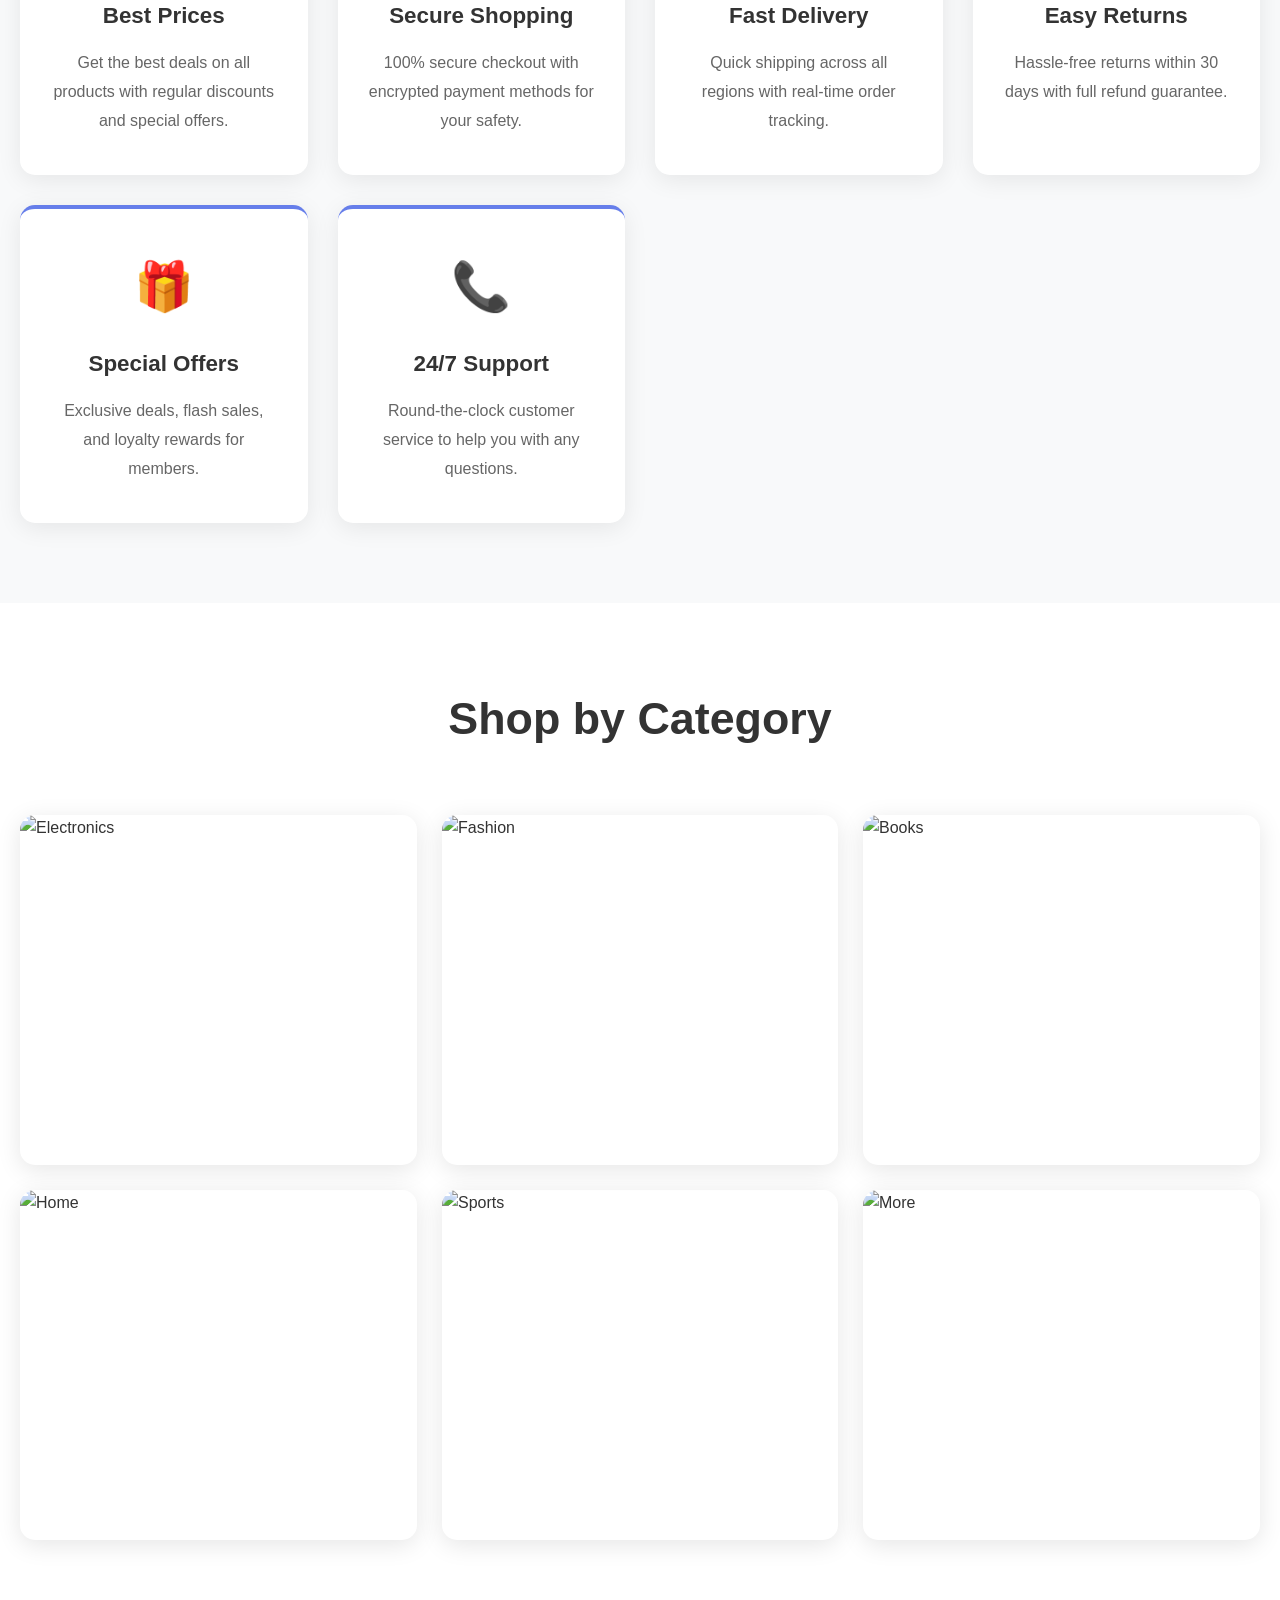
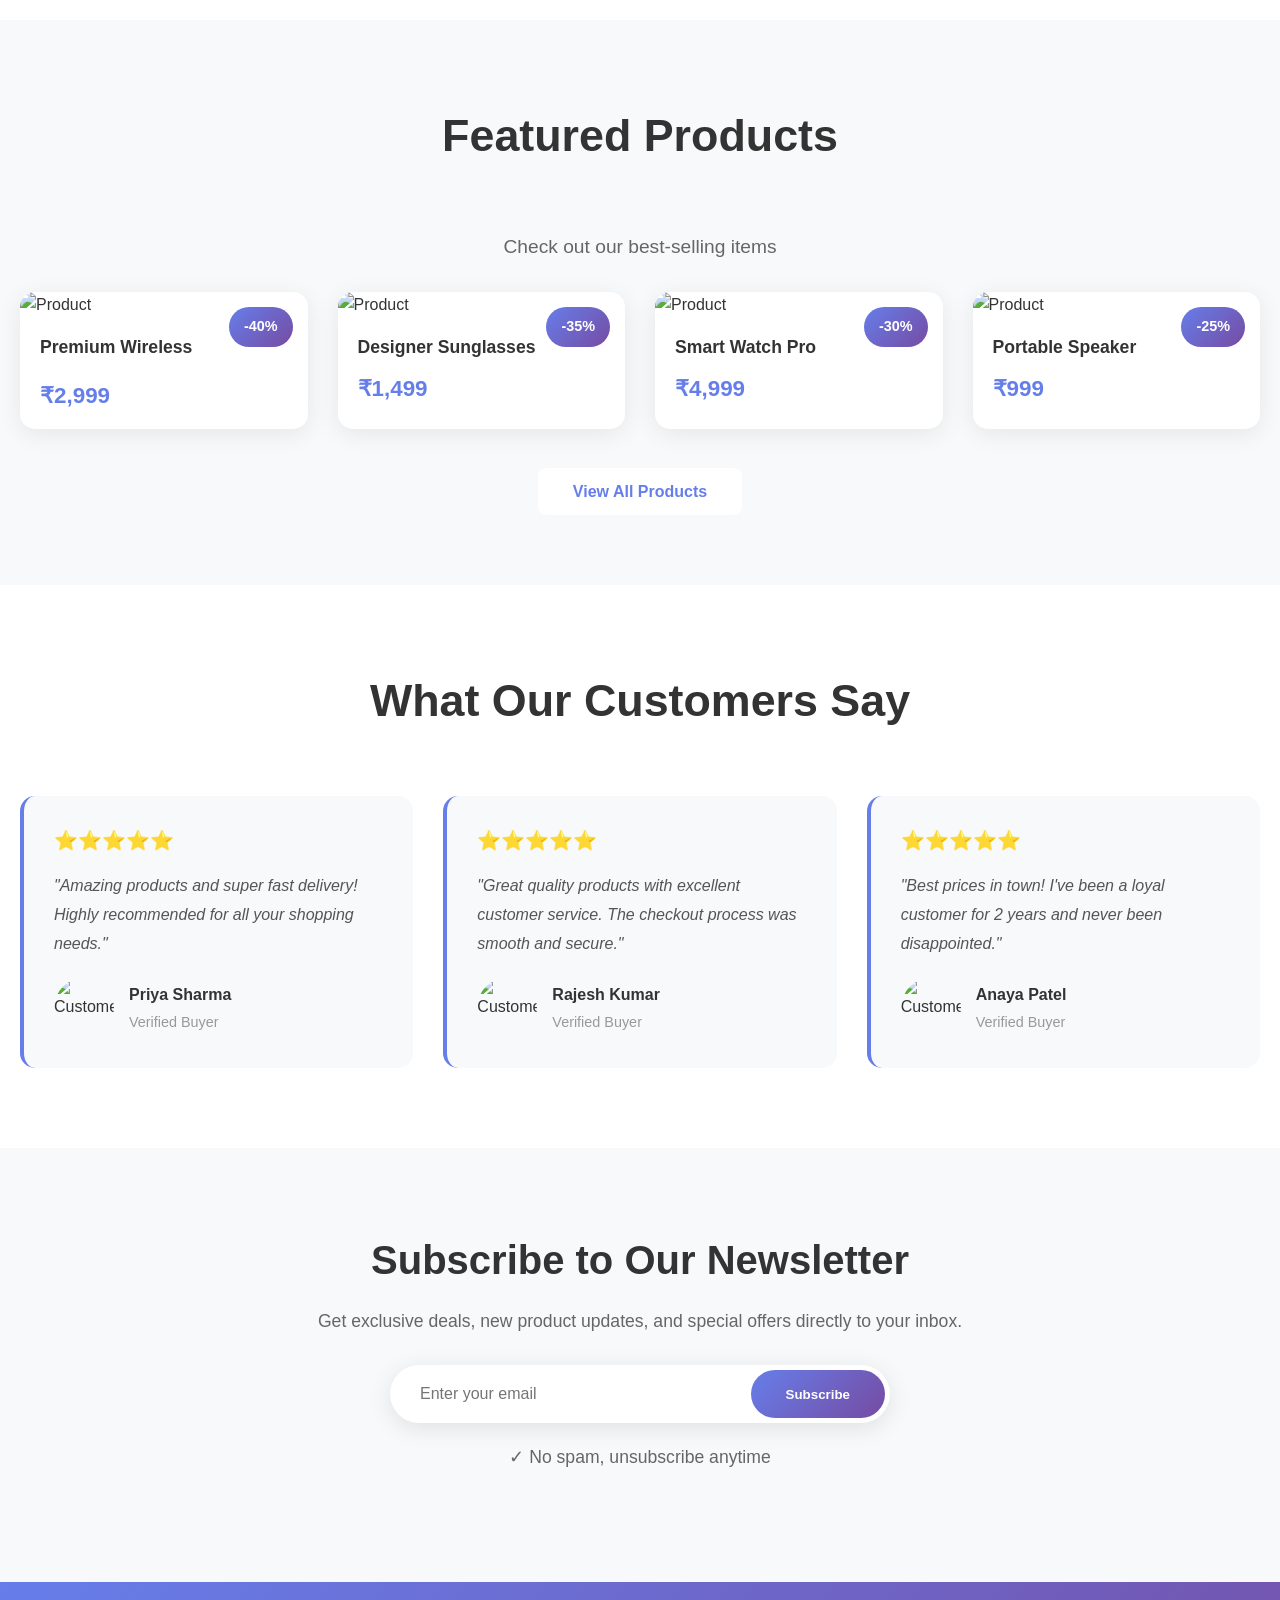
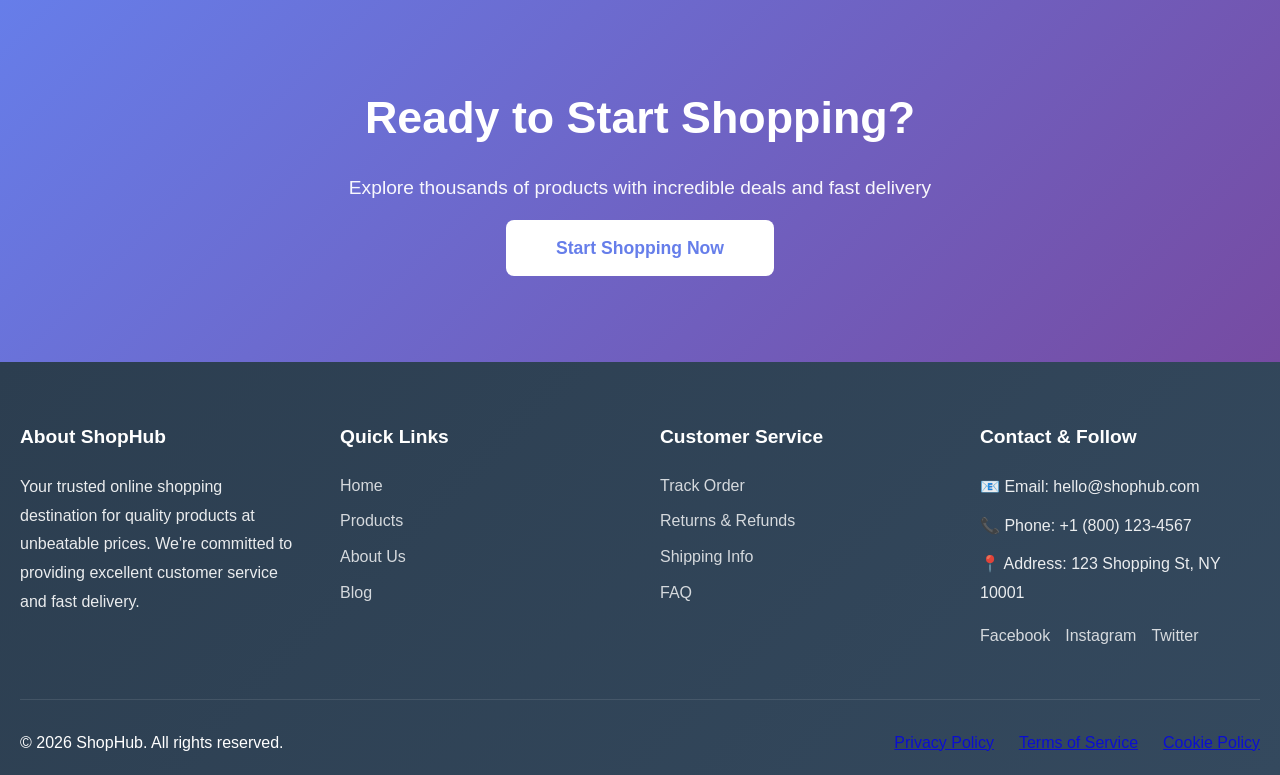
==== commit cd848711: "update" ====
--- a/index.html
+++ b/index.html
@@ -59,7 +59,7 @@
             </div>
         </div>
         <div class="hero-image">
-             <img src="https://media.istockphoto.com/photos/happy-couple-and-saleswoman-using-touchpad-in-furniture-store-picture-id1125572346?b=1&k=20&m=1125572346&s=170667a&w=0&h=LORzqPyQvff0wqVeC8TFa5LpPbBL7AfD3ZxBM6icaec="alt="Shopping Experience"> 
+             <img src="./images/rajnish.png"alt="Shopping Experience"> 
         </div>
     </section>
 
